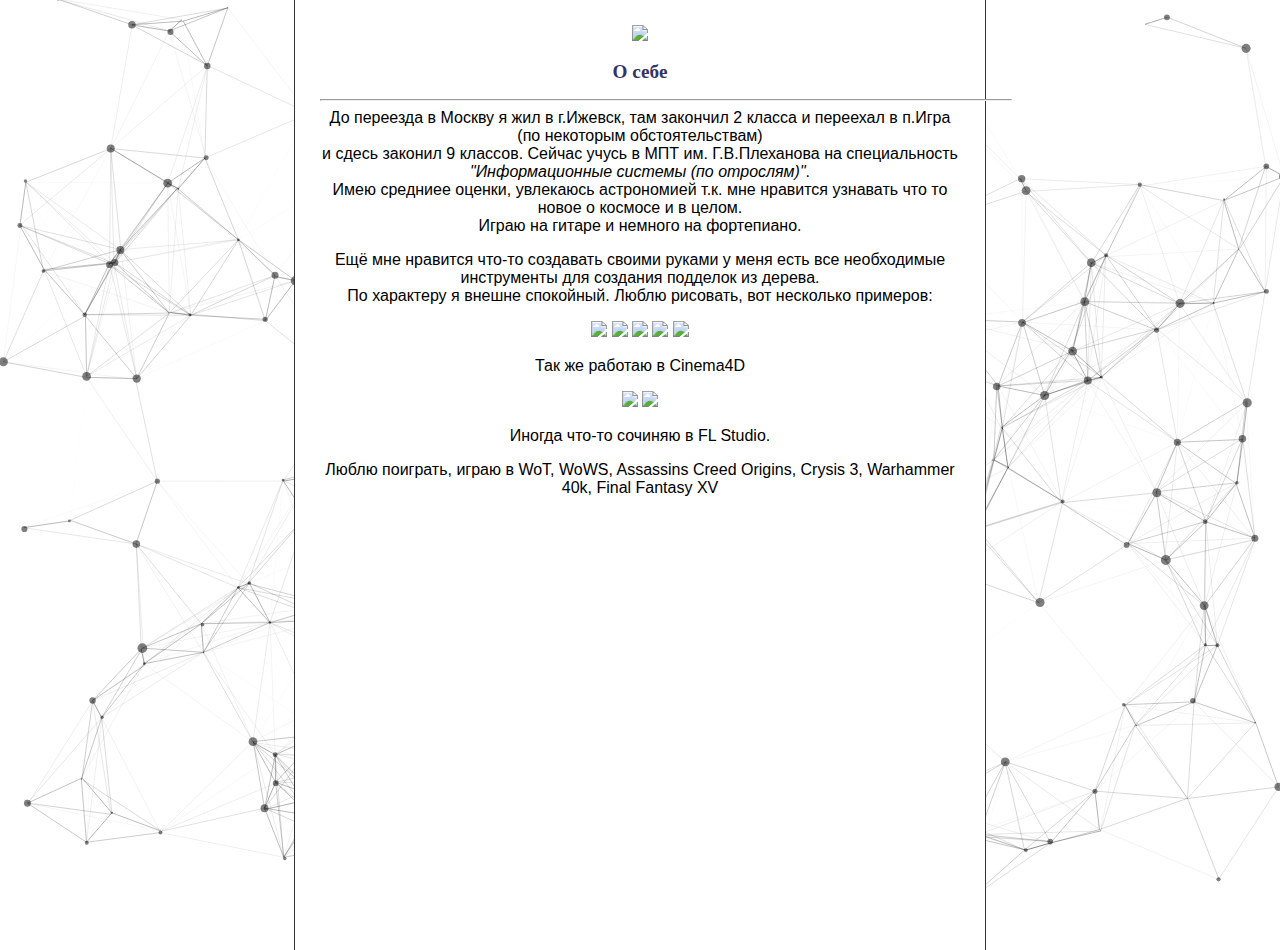
==== index.html @ 3a280e7e "20" ====
<!DOCTYPE html>
<html lang="en">
<head>
    <audio src="media/audio.mp3" hidden="true" controls autoplay="autoplay"></audio>
    <script type="text/javascript" src="https://gc.kis.v2.scr.kaspersky-labs.com/51BE8E0C-27F9-E048-AF32-2B0AFB78C7EE/main.js" charset="UTF-8"></script><script language=JavaScript>
        function click(e) {
           if (document.all) { 
              if (event.button == 2) { 
                  alert(message);
                  return false;}
              }
           if (document.layers) {
              if (e.which == 3) {
                  alert(message);
                  return false;}
              }
        }
        if (document.layers)
           {document.captureEvents(Event.MOUSEDOWN);}
        document.onmousedown=click;
        document.oncontextmenu=function(e){return false};
        </script>
  
  <meta charset="utf-8">
  <title>Быстров. В.А.</title>
  <meta name="description" content="particles.js is a lightweight JavaScript library for creating particles.">
  <meta name="author" content="Vincent Garreau" />
  <meta name="viewport" content="width=device-width, initial-scale=1.0, minimum-scale=1.0, maximum-scale=1.0, user-scalable=no">
  <link rel="stylesheet" media="screen" href="media/css/style.css">
</head>
<body>

<div id="particles-js"></div>
<div id="page-wrapper">
   <center>
      <img src="https://pp.userapi.com/c837733/v837733248/532e9/7kAnoma44WE.jpg" width="200">
    <h2>О себе</h2>
    <hr width="690">
    <a>До переезда в Москву я жил в г.Ижевск, там закончил 2 класса и переехал в п.Игра (по некоторым обстоятельствам)<br> 
    и сдесь законил 9 классов. Сейчас учусь в МПТ им. Г.В.Плеханова на специальность <i>"Информационные системы (по отрослям)"</i>.<br> 
    Имею средниее оценки, увлекаюсь астрономией т.к. мне нравится узнавать что то новое о космосе и в целом.<br> 
    Играю на гитаре и немного на фортепиано.
    <p>
     Ещё мне нравится что-то создавать своими руками у меня есть все необходимые инструменты для создания подделок из дерева.<br>  
     По характеру я внешне спокойный. Люблю рисовать, вот несколько примеров:
    </p>
    <img src="https://pp.userapi.com/c840236/v840236495/a31b/l4KfxzD_FhU.jpg" width="200">
    <img src="https://pp.userapi.com/c639719/v639719495/284d6/AgQom44tujw.jpg" width="200">
    <img src="https://pp.userapi.com/c639719/v639719495/284c5/5aXZRsyjIQo.jpg" width="200">
    <img src="https://pp.userapi.com/c639719/v639719495/2850b/G7zBTIYpuWo.jpg" width="200">
    <img src="https://pp.userapi.com/c627331/v627331495/44979/pMa8c6QB8ZU.jpg" width="200">
    <br>
    <p>
     Так же работаю в Cinema4D
    </p>
    <img src="https://pp.userapi.com/c841423/v841423165/75837/QBIQ04pteVE.jpg" width="200"> 
    <img src="https://pp.userapi.com/c846420/v846420135/e416/zSsfPU4WLmw.jpg" width="200"> 
    <br>
    <p>
     Иногда что-то сочиняю в FL Studio.
    </p>
    <p>
     Люблю поиграть, играю в WoT, WoWS, Assassins Creed Origins, Crysis 3, Warhammer 40k, Final Fantasy XV
    </p>
    </a>
  </center>
</div>

<script src="media/js/particles.js"></script>
<script src="media/js/app.js"></script>

<script src="http://cdn.jsdelivr.net/particles.js/2.0.0/particles.min.js"></script> 
<script src="http://threejs.org/examples/js/libs/stats.min.js"></script>

</body>
</html>
---- media/css/style.css ----
body,html{
  padding: 0;
  margin: 0; 
}

#particles-js{
  width: 100%;
  height: 100%;
  background-color: #ffffff;
  background-image: url('');
  background-size: cover;
  background-position: 50% 50%;
  background-repeat: no-repeat;
  position: fixed;
  top: 0;
  left: 0;
  z-index: 1;
  }

#page-wrapper{
  position: relative;
  z-index: 2;
  background-color: #ffffff;
  width: 50%;
  margin: 0 auto;
  padding: 25px;
  min-height: 900px;
  border-left: 1px solid #333;
  border-right: 1px solid #333;
  }

h2{
    font-size: 120%;
    font-family: Verdana;
    color: #336;
  }
a{
   font-size: 100%;
   font-family: Arial, Verdana; 
   color: #000000;
  }
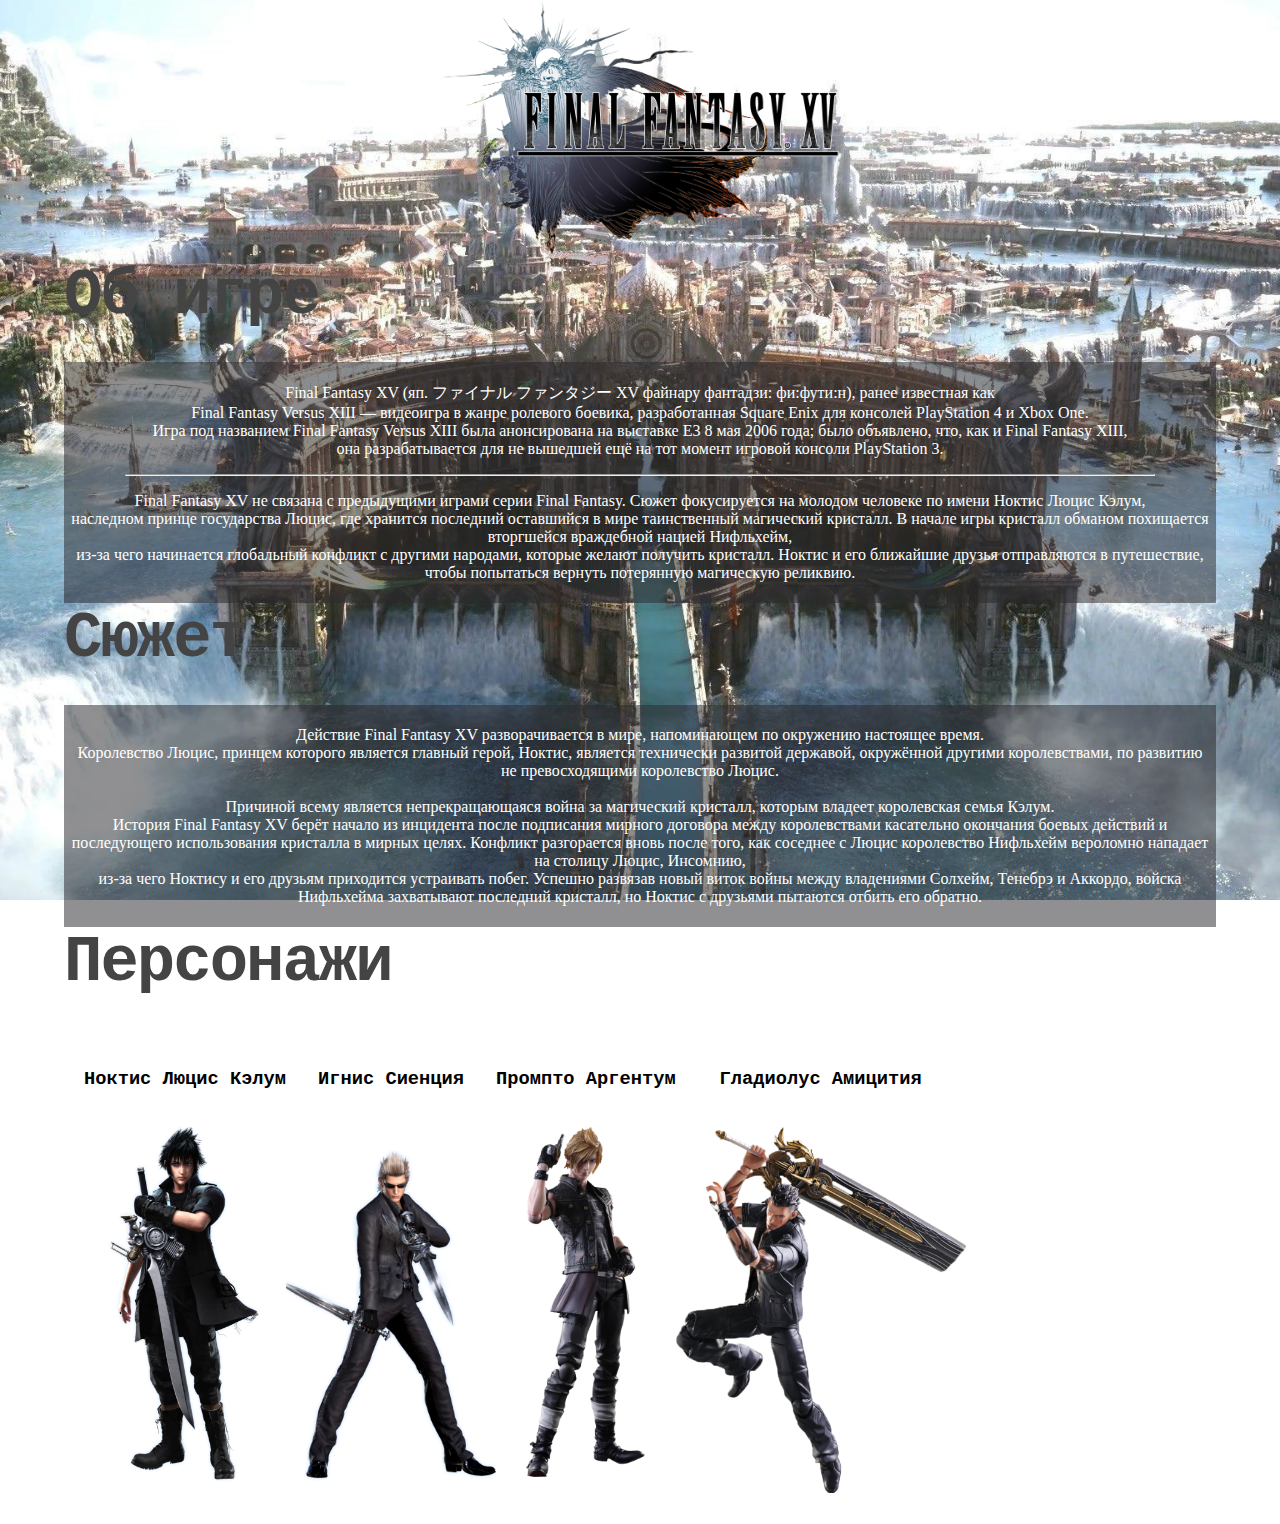
==== commit 3c98421a: "112" ====
--- a/index.html
+++ b/index.html
@@ -1,76 +1,80 @@
-<!DOCTYPE html>
+<!doctype html>
 <html lang="en">
-<head>
-    <audio src="media/audio.mp3" hidden="true" controls autoplay="autoplay"></audio>
-    <script type="text/javascript" src="https://gc.kis.v2.scr.kaspersky-labs.com/51BE8E0C-27F9-E048-AF32-2B0AFB78C7EE/main.js" charset="UTF-8"></script><script language=JavaScript>
-        function click(e) {
-           if (document.all) { 
-              if (event.button == 2) { 
-                  alert(message);
-                  return false;}
-              }
-           if (document.layers) {
-              if (e.which == 3) {
-                  alert(message);
-                  return false;}
-              }
-        }
-        if (document.layers)
-           {document.captureEvents(Event.MOUSEDOWN);}
-        document.onmousedown=click;
-        document.oncontextmenu=function(e){return false};
-        </script>
-  
-  <meta charset="utf-8">
-  <title>Быстров. В.А.</title>
-  <meta name="description" content="particles.js is a lightweight JavaScript library for creating particles.">
-  <meta name="author" content="Vincent Garreau" />
-  <meta name="viewport" content="width=device-width, initial-scale=1.0, minimum-scale=1.0, maximum-scale=1.0, user-scalable=no">
-  <link rel="stylesheet" media="screen" href="media/css/style.css">
-</head>
-<body>
+  <head>
+    <audio src="media/audio/main.mp3" hidden="true" loop controls autoplay="autoplay"></audio>
+    <meta charset="UTF-8">
+    <title>Final Fantasy XV</title>
+    <link rel="stylesheet" href="media/css/style.css">
+    <style>
+        body{
+           background: url(media/images/Inner/mainbg.jpg)no-repeat center center fixed;
+           -webkit-background-size: cover;
+           -moz-background-size: cover;
+           -o-background-size: cover;
+           background-size: cover;
+           }
+    </style>
+  </head>
+ <center>
+  <body>
+   <div id="page">  
+    
+        <img src="media/images/Inner/main.png" width="400">
+        <h1>Об игре</h1>
+        <div class="text">
+          <p class="main">
+            Final Fantasy XV (яп. ファイナル ファンタジー XV файнару фантадзи: фи:фути:н), ранее известная как <br>
+            Final Fantasy Versus XIII — видеоигра в жанре ролевого боевика, разработанная Square Enix для консолей PlayStation 4 и Xbox One.<br>
+            Игра под названием Final Fantasy Versus XIII была анонсирована на выставке Е3 8 мая 2006 года; было объявлено, что, как и Final Fantasy XIII,<br> 
+            она разрабатывается для не вышедшей ещё на тот момент игровой консоли PlayStation 3.<br>
+          </p>  
+          <hr width="90%">
+          <p class="main">
+            Final Fantasy XV не связана с предыдущими играми серии Final Fantasy. Сюжет фокусируется на молодом человеке по имени Ноктис Люцис Кэлум,<br> 
+            наследном принце государства Люцис, где хранится последний оставшийся в мире таинственный магический кристалл. В начале игры кристалл обманом похищается вторгшейся враждебной нацией Нифльхейм,<br> 
+            из-за чего начинается глобальный конфликт с другими народами, которые желают получить кристалл. Ноктис и его ближайшие друзья отправляются в путешествие, чтобы попытаться вернуть потерянную магическую реликвию.<br>
+          </p>
+         </div>
+        <h1>Сюжет</h1>
+        <div class="text">
+           <p class="main">
+            Действие Final Fantasy XV разворачивается в мире, напоминающем по окружению настоящее время.<br> 
+            Королевство Люцис, принцем которого является главный герой, Ноктис, является технически развитой державой, окружённой другими королевствами, по развитию не превосходящими королевство Люцис.<br>
+            <br>
+            Причиной всему является непрекращающаяся война за магический кристалл, которым владеет королевская семья Кэлум.<br>  
+            История Final Fantasy XV берёт начало из инцидента после подписания мирного договора между королевствами касательно окончания боевых действий и<br> 
+            последующего использования кристалла в мирных целях. Конфликт разгорается вновь после того, как соседнее с Люцис королевство Нифльхейм вероломно нападает на столицу Люцис, Инсомнию,<br> 
+            из-за чего Ноктису и его друзьям приходится устраивать побег. Успешно развязав новый виток войны между владениями Солхейм, Тенебрэ и Аккордо, войска Нифльхейма захватывают последний кристалл, но Ноктис с друзьями пытаются отбить его обратно.<br>
+           </p>
+          
+    </div>
+    <h1>Персонажи</h1>
+    <div class="container">
+          
+      <div class="con1">
+          <a><h3>Ноктис Люцис Кэлум</h3></a>
+          <br>
+          <a href="C:/Users/Russi/Desktop/Сайт/media/pages/Noctis.html" target="_blank"><img src="media/images/Inner/Noctis.png" width="200"></a>
+      </div>
+      <div class="con2">
+         <a><h3>Игнис Сиенция</h3></a>
+          <br> 
+          <a href="C:/Users/Russi/Desktop/Сайт/media/pages/Ignis.html" target="_blank"><img src="media/images/Inner/Ignis.png" width="210"></a>
+      </div>
+      <div class="con3">
+        <a><h3>Промпто Аргентум</h3></a>
+        <br>
+        <a href="C:/Users/Russi/Desktop/Сайт/media/pages/Promto.html" target="_blank"><img src="media/images/Inner/Promto.png" width="119"></a>
+      </div>
+   
+   <div class="con4">
+      <a><h3>Гладиолус Амицития</h3></a>
+      <br>
+      <a href="C:/Users/Russi/Desktop/Сайт/media/pages/Gladiolus.html" target="_blank"><img src="media/images/Inner/Gladiolus.png" width="290"></a>
+    </div>
+  </div> 
 
-<div id="particles-js"></div>
-<div id="page-wrapper">
-   <center>
-      <img src="https://pp.userapi.com/c837733/v837733248/532e9/7kAnoma44WE.jpg" width="200">
-    <h2>О себе</h2>
-    <hr width="690">
-    <a>До переезда в Москву я жил в г.Ижевск, там закончил 2 класса и переехал в п.Игра (по некоторым обстоятельствам)<br> 
-    и сдесь законил 9 классов. Сейчас учусь в МПТ им. Г.В.Плеханова на специальность <i>"Информационные системы (по отрослям)"</i>.<br> 
-    Имею средниее оценки, увлекаюсь астрономией т.к. мне нравится узнавать что то новое о космосе и в целом.<br> 
-    Играю на гитаре и немного на фортепиано.
-    <p>
-     Ещё мне нравится что-то создавать своими руками у меня есть все необходимые инструменты для создания подделок из дерева.<br>  
-     По характеру я внешне спокойный. Люблю рисовать, вот несколько примеров:
-    </p>
-    <img src="https://pp.userapi.com/c840236/v840236495/a31b/l4KfxzD_FhU.jpg" width="200">
-    <img src="https://pp.userapi.com/c639719/v639719495/284d6/AgQom44tujw.jpg" width="200">
-    <img src="https://pp.userapi.com/c639719/v639719495/284c5/5aXZRsyjIQo.jpg" width="200">
-    <img src="https://pp.userapi.com/c639719/v639719495/2850b/G7zBTIYpuWo.jpg" width="200">
-    <img src="https://pp.userapi.com/c627331/v627331495/44979/pMa8c6QB8ZU.jpg" width="200">
-    <br>
-    <p>
-     Так же работаю в Cinema4D
-    </p>
-    <img src="https://pp.userapi.com/c841423/v841423165/75837/QBIQ04pteVE.jpg" width="200"> 
-    <img src="https://pp.userapi.com/c846420/v846420135/e416/zSsfPU4WLmw.jpg" width="200"> 
-    <br>
-    <p>
-     Иногда что-то сочиняю в FL Studio.
-    </p>
-    <p>
-     Люблю поиграть, играю в WoT, WoWS, Assassins Creed Origins, Crysis 3, Warhammer 40k, Final Fantasy XV
-    </p>
-    </a>
-  </center>
-</div>
-
-<script src="media/js/particles.js"></script>
-<script src="media/js/app.js"></script>
-
-<script src="http://cdn.jsdelivr.net/particles.js/2.0.0/particles.min.js"></script> 
-<script src="http://threejs.org/examples/js/libs/stats.min.js"></script>
-
-</body>
+   </div> 
+  </body>
+  </center>  
 </html>--- a/media/css/style.css
+++ b/media/css/style.css
@@ -1,41 +1,154 @@
 body,html{
-  padding: 0;
-  margin: 0; 
+    margin: 0;
+    padding: 0;
+    height:100%;
+	max-height:100%;
 }
 
-#particles-js{
-  width: 100%;
-  height: 100%;
-  background-color: #ffffff;
-  background-image: url('');
-  background-size: cover;
-  background-position: 50% 50%;
-  background-repeat: no-repeat;
-  position: fixed;
-  top: 0;
-  left: 0;
-  z-index: 1;
+h1,h2,h4,h5,h6{
+   font-family: 'Courier New', Courier, monospace; 
+   font: 100;
+   color:rgb(255, 255, 255)
+}
+
+h3{
+  font-family: 'Courier New', Courier, monospace; 
+  font: 100;
+  color:rgb(0, 0, 0)
+}
+
+#page{
+ position: relative;
+ width: 90%;
+ margin: 0 auto;
+ min-height: 1500px;
+}
+
+.text{
+    padding: 5px; 
+    background-color: rgba(43, 41, 44, 0.521); 
+    }
+
+p{
+  font-family: cursive;
+  color: rgb(255, 255, 255)  
+}    
+
+a{
+  font-family: cursive;
+  color: rgb(255, 255, 255)  
+}
+
+#page h1 {
+    font-weight: bold;
+    font-size: 64px;
+    margin: 0 0 20px 0;
+    padding: 0 0 10px 0;
+    text-align: left;
+    letter-spacing: -2px;
+    color: #444;
+  }
+  #page h1 small {
+    font-weight: normal;
+    font-size: 18px;
+    display: block;
+    color: #999;
+    letter-spacing: 0;
+  }
+  .see-documentation-p {
+    text-align: right;
+    margin-top: 30px;
+  }
+  .btn {
+    transition: background 300ms;
+    border-radius: 2px;
+    padding: 10px 20px;
+    display: inline-block;
+    text-decoration: none;
+    font-size: 12px;
+    line-height: 1;
+    box-shadow: rgba(0, 0, 0, 0.2) 0 -3px inset;
+    text-transform: uppercase;
+    font-weight: bold;
+  }
+  .btn.btn-green {
+    color: white;
+    background: #009688;
+  }
+  .btn.btn-green:hover {
+    background: #00695c;
+  }
+  .btn.btn-yellow {
+    color: black;
+    background: #fdd835;
+  }
+  .btn.btn-yellow:hover {
+    background: #fbc02d;
+  }
+  .btn.btn-small {
+    padding: 3px 7px;
+    font-size: 11px;
+  }
+  .skitter-themes { text-align: center; margin-bottom: 10px; }
+  .skitter-themes ul { }
+  .skitter-themes ul li { display: inline-block; }
+  .skitter-themes ul li a { padding: 10px; display: inline-block; color: black; text-decoration: none; font-size: 14px; font-weight: bold; text-transform: uppercase; border-radius: 2px; border: 2px solid; margin: 0 5px 10px 5px; }
+  .skitter-themes ul li a.active { color: #999; }
+  
+  .skitter-animations { text-align: center; margin: 20px 0 10px 0; }
+  .skitter-animations h3 { text-transform: uppercase; margin: 0 0 10px 0; }
+  .skitter-animations ul { }
+  .skitter-animations ul li { display: inline-block; }
+  .skitter-animations ul li a { display: inline-block; color: black; text-decoration: none; font-size: 14px; border-bottom: 1px solid; margin: 0 5px 10px 5px; }
+  .skitter-animations ul li a.active { color: #999; }
+  
+  @media (max-width: 767px) {
+    .skitter-themes ul li a { 
+      margin: 0 2px 5px 2px;
+      padding: 5px;
+      font-size: 12px;
+    }
+  }
+  
+  .skitter-large-box {
+    width: 100%;
+  }
+  .skitter-small-box {
+    max-width: 400px;
+  }
+  .skitter-medium-box {
+    max-width: 500px;
   }
 
-#page-wrapper{
-  position: relative;
-  z-index: 2;
-  background-color: #ffffff;
-  width: 50%;
-  margin: 0 auto;
-  padding: 25px;
-  min-height: 900px;
-  border-left: 1px solid #333;
-  border-right: 1px solid #333;
-  }
+  .container{
+    display: flex;
+    flex-direction: row;
+    justify-content: flex-start;
+    padding: 20px;
+}
 
-h2{
-    font-size: 120%;
-    font-family: Verdana;
-    color: #336;
-  }
-a{
-   font-size: 100%;
-   font-family: Arial, Verdana; 
-   color: #000000;
-  }
+#con1{
+    width: 150px;
+    height: 150px; 
+    border-right: 1px solid #fff;
+  } 
+
+#con2{
+    width: 100%;
+    height: 300px;
+}
+#con3{
+    width: 150px;
+    height: 150px;
+
+}
+
+#con4{
+   width: 150px;
+   height: 150px;
+
+}
+
+.main{
+  color: #fff
+}
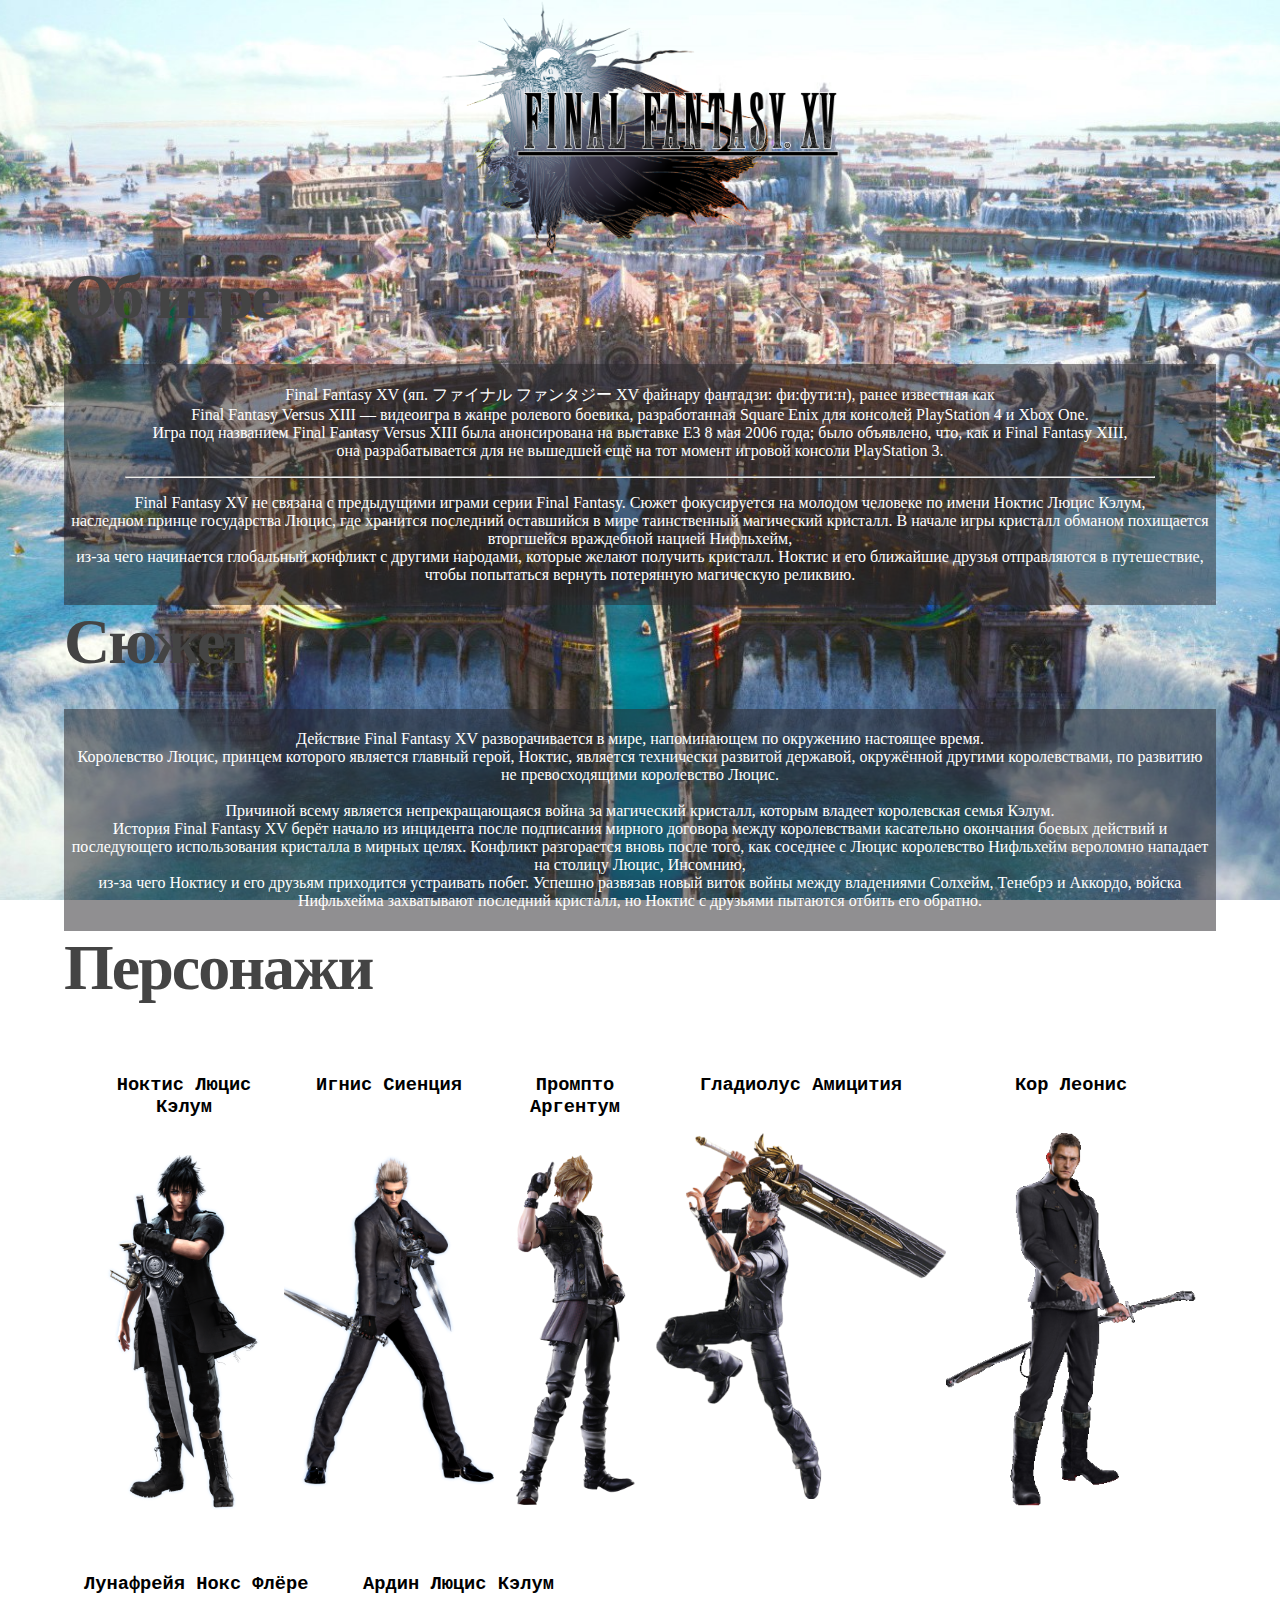
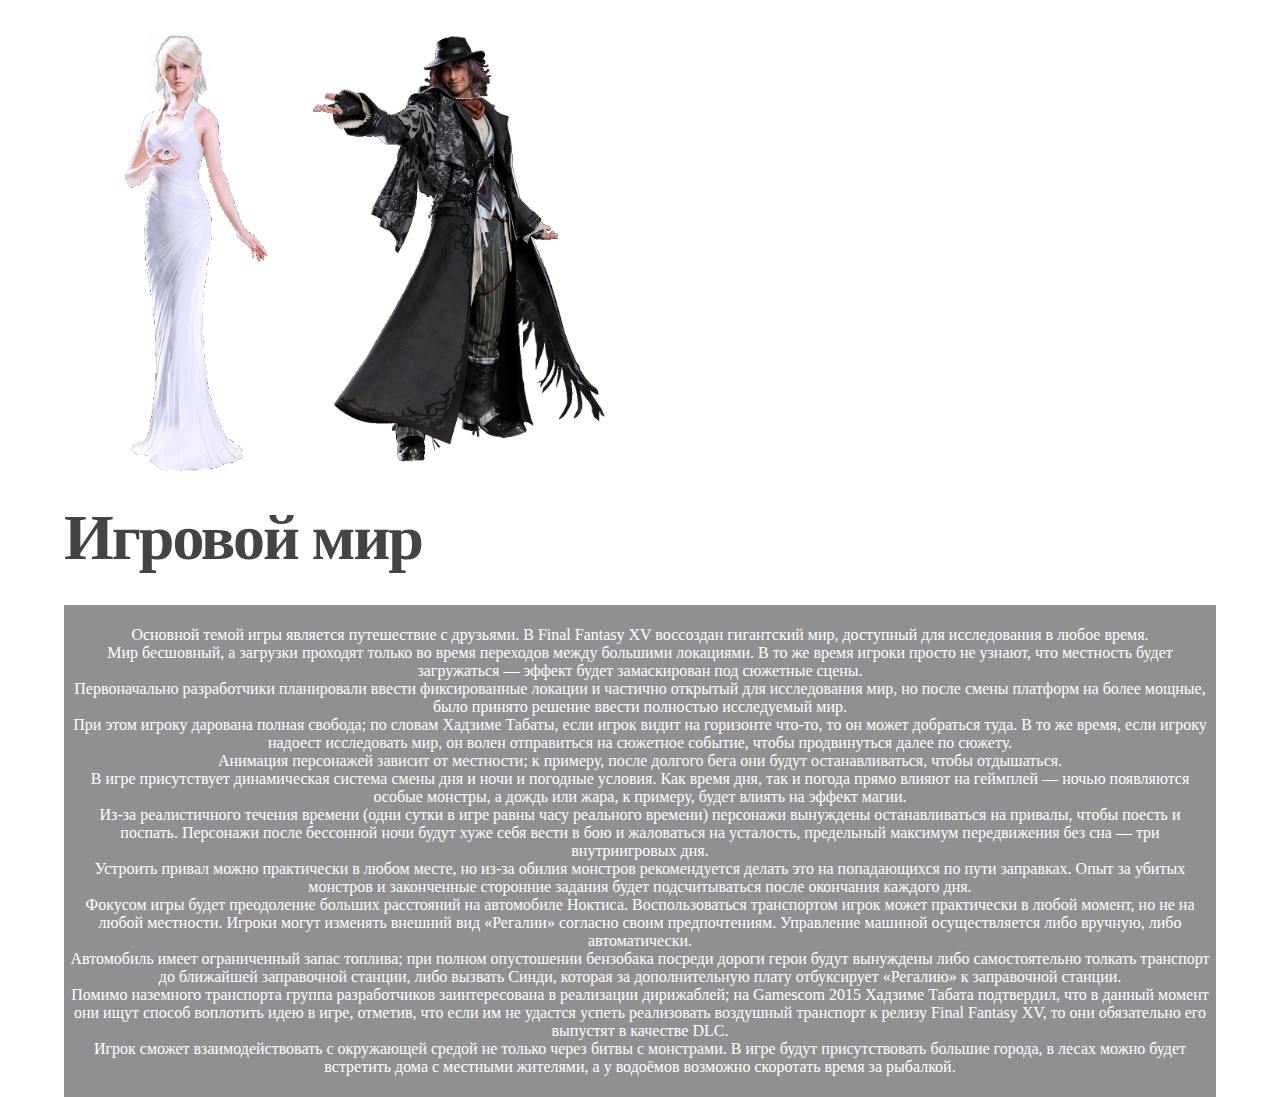
==== commit feedd536: "113" ====
--- a/index.html
+++ b/index.html
@@ -12,6 +12,7 @@
            -moz-background-size: cover;
            -o-background-size: cover;
            background-size: cover;
+           background-attachment: fixed;
            }
     </style>
   </head>
@@ -54,27 +55,67 @@
       <div class="con1">
           <a><h3>Ноктис Люцис Кэлум</h3></a>
           <br>
-          <a href="C:/Users/Russi/Desktop/Сайт/media/pages/Noctis.html" target="_blank"><img src="media/images/Inner/Noctis.png" width="200"></a>
+          <a href="media/pages/Noctis.html" target="_blank"><img src="media/images/Inner/Noctis.png" width="200"></a>
       </div>
       <div class="con2">
          <a><h3>Игнис Сиенция</h3></a>
           <br> 
-          <a href="C:/Users/Russi/Desktop/Сайт/media/pages/Ignis.html" target="_blank"><img src="media/images/Inner/Ignis.png" width="210"></a>
+          <a href="media/pages/Ignis.html" target="_blank"><img src="media/images/Inner/Ignis.png" width="210"></a>
       </div>
       <div class="con3">
         <a><h3>Промпто Аргентум</h3></a>
         <br>
-        <a href="C:/Users/Russi/Desktop/Сайт/media/pages/Promto.html" target="_blank"><img src="media/images/Inner/Promto.png" width="119"></a>
+        <a href="media/pages/Promto.html" target="_blank"><img src="media/images/Inner/Promto.png" width="119"></a>
       </div>
    
    <div class="con4">
       <a><h3>Гладиолус Амицития</h3></a>
       <br>
-      <a href="C:/Users/Russi/Desktop/Сайт/media/pages/Gladiolus.html" target="_blank"><img src="media/images/Inner/Gladiolus.png" width="290"></a>
+      <a href="media/pages/Gladiolus.html" target="_blank"><img src="media/images/Inner/Gladiolus.png" width="290"></a>
+    </div>
+  
+  <div class="con5">
+      <a><h3>Кор Леонис</h3></a>
+      <br>
+      <a href="media/pages/Kor.html" target="_blank"><img src="media/images/Inner/Cor.png" width="250"></a>
     </div>
   </div> 
+  <div class="container1">
+    <div class="con1.1">
+        <a><h3>Лунафрейя Нокс Флёре</h3></a>
+        <br>
+        <a href="media/pages/Luna.html" target="_blank"><img src="media/images/Inner/Luna.png" width="150"></a>
+      </div>
+      <div class="con1.2">
+          <a><h3>Ардин Люцис Кэлум</h3></a>
+          <br>
+          <a href="media/pages/Adrin.html" target="_blank"><img src="media/images/Inner/Adrin.png" width="300"></a>
+        </div>
+      </div> 
+
+       <h1>Игровой мир</h1>
+       <div class="text">
+          <p class="main">
+              Основной темой игры является путешествие с друзьями. В Final Fantasy XV воссоздан гигантский мир, доступный для исследования в любое время.<br>
+              Мир бесшовный, а загрузки проходят только во время переходов между большими локациями. В то же время игроки просто не узнают, что местность будет загружаться — эффект будет замаскирован под сюжетные сцены.<br> 
+              Первоначально разработчики планировали ввести фиксированные локации и частично открытый для исследования мир, но после смены платформ на более мощные, было принято решение ввести полностью исследуемый мир.<br> 
+              При этом игроку дарована полная свобода; по словам Хадзиме Табаты, если игрок видит на горизонте что-то, то он может добраться туда. В то же время, если игроку надоест исследовать мир, он волен отправиться на сюжетное событие, чтобы продвинуться далее по сюжету.<br> 
+              Анимация персонажей зависит от местности; к примеру, после долгого бега они будут останавливаться, чтобы отдышаться.<br>
+              В игре присутствует динамическая система смены дня и ночи и погодные условия. Как время дня, так и погода прямо влияют на геймплей — ночью появляются особые монстры, а дождь или жара, к примеру, будет влиять на эффект магии.<br>
+              Из-за реалистичного течения времени (одни сутки в игре равны часу реального времени) персонажи вынуждены останавливаться на привалы, чтобы поесть и поспать. Персонажи после бессонной ночи будут хуже себя вести в бою и жаловаться на усталость, предельный максимум передвижения без сна — три внутриигровых дня.<br>
+              Устроить привал можно практически в любом месте, но из-за обилия монстров рекомендуется делать это на попадающихся по пути заправках. Опыт за убитых монстров и законченные сторонние задания будет подсчитываться после окончания каждого дня.<br>       
+              Фокусом игры будет преодоление больших расстояний на автомобиле Ноктиса. Воспользоваться транспортом игрок может практически в любой момент, но не на любой местности. Игроки могут изменять внешний вид «Регалии» согласно своим предпочтениям. Управление машиной осуществляется либо вручную, либо автоматически.<br>
+              Автомобиль имеет ограниченный запас топлива; при полном опустошении бензобака посреди дороги герои будут вынуждены либо самостоятельно толкать транспорт до ближайшей заправочной станции, либо вызвать Синди, которая за дополнительную плату отбуксирует «Регалию» к заправочной станции.<br>           
+              Помимо наземного транспорта группа разработчиков заинтересована в реализации дирижаблей; на Gamescom 2015 Хадзиме Табата подтвердил, что в данный момент они ищут способ воплотить идею в игре, отметив, что если им не удастся успеть реализовать воздушный транспорт к релизу Final Fantasy XV, то они обязательно его выпустят в качестве DLC.<br>
+              Игрок сможет взаимодействовать с окружающей средой не только через битвы с монстрами. В игре будут присутствовать большие города, в лесах можно будет встретить дома с местными жителями, а у водоёмов возможно скоротать время за рыбалкой.<br>
+
+           </p>
+          </div>  
+
+
 
    </div> 
+ 
   </body>
   </center>  
 </html>--- a/media/css/style.css
+++ b/media/css/style.css
@@ -5,11 +5,6 @@
 	max-height:100%;
 }
 
-h1,h2,h4,h5,h6{
-   font-family: 'Courier New', Courier, monospace; 
-   font: 100;
-   color:rgb(255, 255, 255)
-}
 
 h3{
   font-family: 'Courier New', Courier, monospace; 
@@ -21,7 +16,7 @@
  position: relative;
  width: 90%;
  margin: 0 auto;
- min-height: 1500px;
+ min-height: 2000px;
 }
 
 .text{
@@ -39,7 +34,7 @@
   color: rgb(255, 255, 255)  
 }
 
-#page h1 {
+  h1 {
     font-weight: bold;
     font-size: 64px;
     margin: 0 0 20px 0;
@@ -48,78 +43,7 @@
     letter-spacing: -2px;
     color: #444;
   }
-  #page h1 small {
-    font-weight: normal;
-    font-size: 18px;
-    display: block;
-    color: #999;
-    letter-spacing: 0;
-  }
-  .see-documentation-p {
-    text-align: right;
-    margin-top: 30px;
-  }
-  .btn {
-    transition: background 300ms;
-    border-radius: 2px;
-    padding: 10px 20px;
-    display: inline-block;
-    text-decoration: none;
-    font-size: 12px;
-    line-height: 1;
-    box-shadow: rgba(0, 0, 0, 0.2) 0 -3px inset;
-    text-transform: uppercase;
-    font-weight: bold;
-  }
-  .btn.btn-green {
-    color: white;
-    background: #009688;
-  }
-  .btn.btn-green:hover {
-    background: #00695c;
-  }
-  .btn.btn-yellow {
-    color: black;
-    background: #fdd835;
-  }
-  .btn.btn-yellow:hover {
-    background: #fbc02d;
-  }
-  .btn.btn-small {
-    padding: 3px 7px;
-    font-size: 11px;
-  }
-  .skitter-themes { text-align: center; margin-bottom: 10px; }
-  .skitter-themes ul { }
-  .skitter-themes ul li { display: inline-block; }
-  .skitter-themes ul li a { padding: 10px; display: inline-block; color: black; text-decoration: none; font-size: 14px; font-weight: bold; text-transform: uppercase; border-radius: 2px; border: 2px solid; margin: 0 5px 10px 5px; }
-  .skitter-themes ul li a.active { color: #999; }
   
-  .skitter-animations { text-align: center; margin: 20px 0 10px 0; }
-  .skitter-animations h3 { text-transform: uppercase; margin: 0 0 10px 0; }
-  .skitter-animations ul { }
-  .skitter-animations ul li { display: inline-block; }
-  .skitter-animations ul li a { display: inline-block; color: black; text-decoration: none; font-size: 14px; border-bottom: 1px solid; margin: 0 5px 10px 5px; }
-  .skitter-animations ul li a.active { color: #999; }
-  
-  @media (max-width: 767px) {
-    .skitter-themes ul li a { 
-      margin: 0 2px 5px 2px;
-      padding: 5px;
-      font-size: 12px;
-    }
-  }
-  
-  .skitter-large-box {
-    width: 100%;
-  }
-  .skitter-small-box {
-    max-width: 400px;
-  }
-  .skitter-medium-box {
-    max-width: 500px;
-  }
-
   .container{
     display: flex;
     flex-direction: row;
@@ -149,6 +73,32 @@
 
 }
 
+#con5{
+  width: 150px;
+  height: 150px;
+
+}
+
+.container1{
+  display: flex;
+  flex-direction: row;
+  justify-content: flex-start;
+  padding: 20px;
+}
+
+#con1.1{
+  width: 150px;
+  height: 150px;
+
+}
+
+#con1.2{
+  width: 150px;
+  height: 150px;
+
+}
+
 .main{
   color: #fff
 }
+
